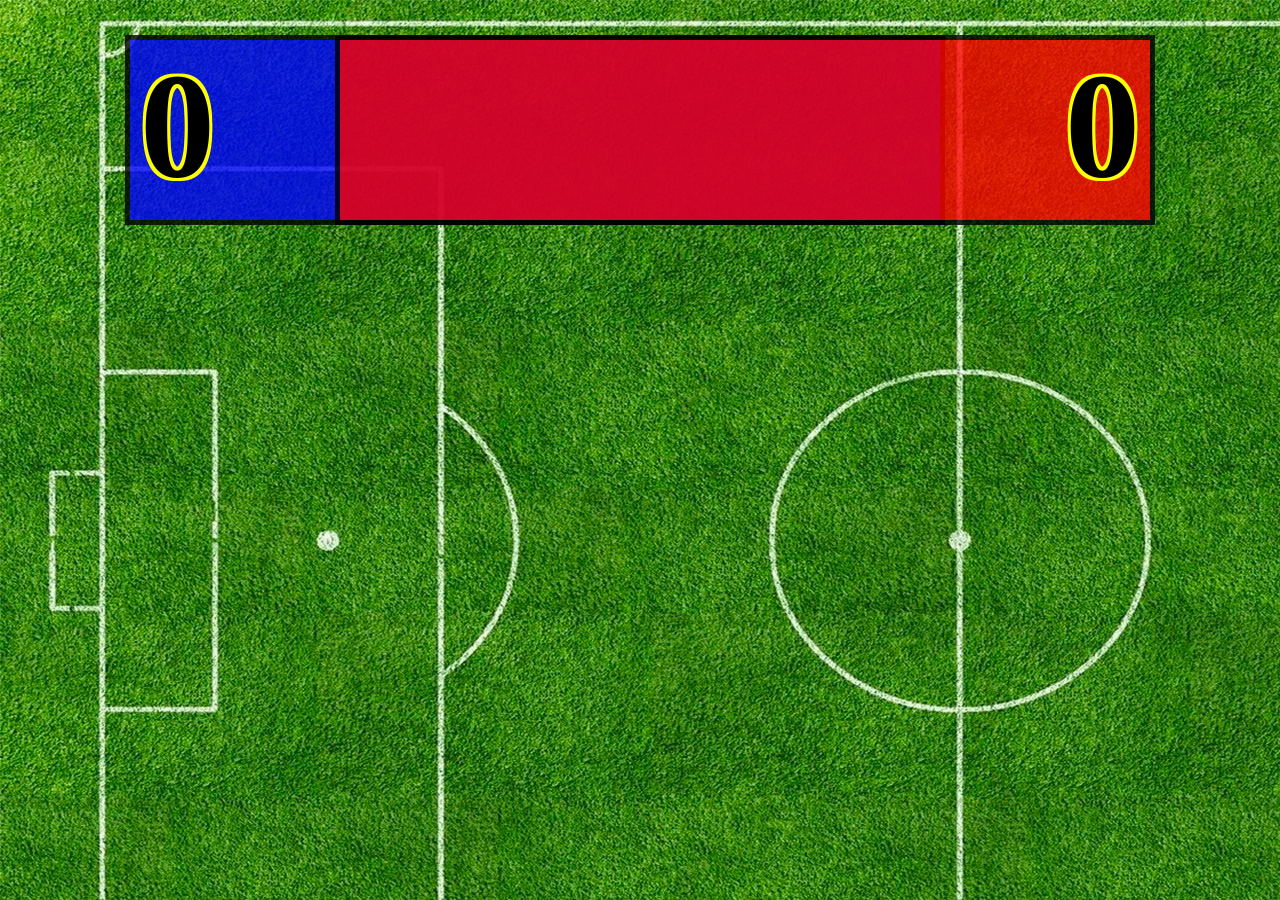
==== index.html @ 4452eec0 "First commit" ====
<!DOCTYPE html>
<html lang="en">
<head>
	<title>Biliardino</title>
    <meta charset="utf-8">

	<script src="js/paho-mqtt-min.js"     type="text/javascript"></script>
	<script src="js/jquery-3.3.1.min.js"  type="text/javascript"></script>
	<script src="js/main.js"              type="text/javascript"></script>	
	
	<link href="css/main.css" 		      type="text/css" rel="stylesheet">

	<script>
		$(document).ready(function() {
		});	
	</script>
</head>

<body>
	<!-- Video sullo sfondo -->
	<video autoplay muted loop id="videoclip" style="position: fixed; right: 0px; bottom: 0px; min-width: 100%; min-height: 100%;">
	  <source id="mp4video" type="video/mp4">
	</video>

	<div class="score_line" id="blue_score_line">
		
	</div>

	<div class="score_line" id="red_score_line">
		
	</div>

	<div class="score" id="blue_score">
		0
	</div>

	<div class="score" id="red_score">
		0
	</div>

	<div id="goal">
		<img src="images/goal.gif" width="500px">
		<audio id="audio_goal">
			<source src="audio/goal.mp3" type="audio/mpeg">
		</audio>
	</div>

</body>
</html>
---- css/main.css ----
body { 
	background-color: black;
	background-image: url("../images/soccer_field.jpg"); 
}


.score_line {
	position: absolute;
	top: 35px;
	width: 810px;
	height: 180px;
	opacity: 0.8;
	border-style: solid;
	border-width: 5px;
	border-color: black;
}

#blue_score_line {
	left: 125px;
	background-color: blue;
}

#red_score_line {
	right: 125px;
	background-color: red;
}

.score {
	position: absolute;
	top: 40px;
	color: black;
	font-size: 150px;
	font-family: verdana;
	font-weight: bold;
	text-shadow:
		-3px -3px 0 yellow,
		3px -3px 0 yellow,
		-3px 3px 0 yellow,
		3px 3px 0 yellow;
}

#blue_score {
	left: 140px;
}

#red_score {
	right: 140px;
}

#goal {
	position: absolute;
	top: 50px;
	left: 710px;
	display: none;
}
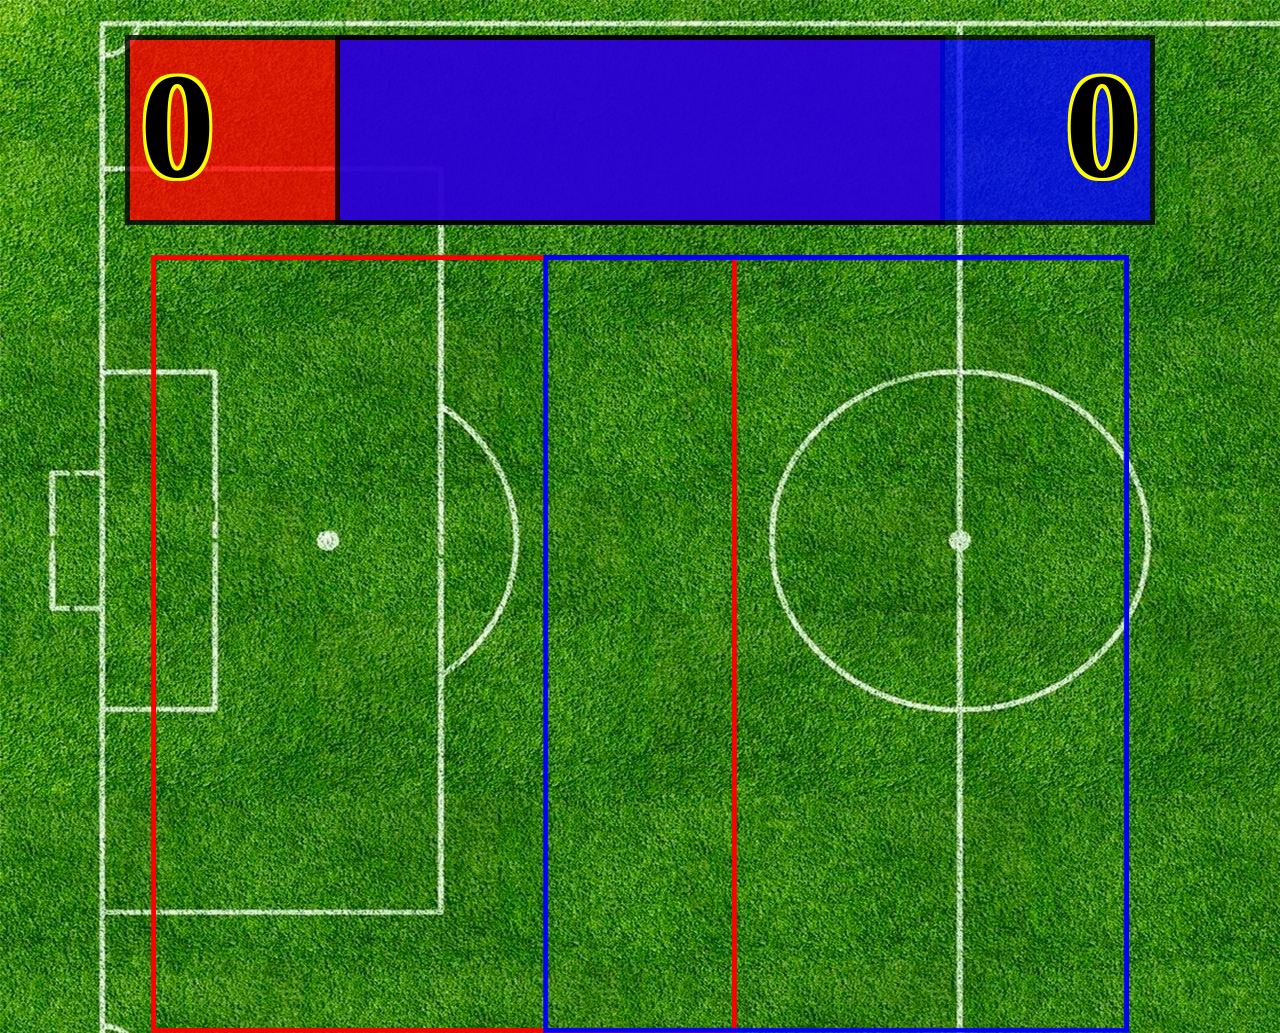
==== commit 9a2acf2c: "Diagramma a blocchi" ====
--- a/index.html
+++ b/index.html
@@ -17,26 +17,11 @@
 </head>
 
 <body>
-	<!-- Video sullo sfondo -->
-	<video autoplay muted loop id="videoclip" style="position: fixed; right: 0px; bottom: 0px; min-width: 100%; min-height: 100%;">
-	  <source id="mp4video" type="video/mp4">
-	</video>
+	<div class="score_line" id="red_score_line"></div>
+	<div class="score_line" id="blue_score_line"></div>
 
-	<div class="score_line" id="blue_score_line">
-		
-	</div>
-
-	<div class="score_line" id="red_score_line">
-		
-	</div>
-
-	<div class="score" id="blue_score">
-		0
-	</div>
-
-	<div class="score" id="red_score">
-		0
-	</div>
+	<div class="score" id="red_score">0</div>
+	<div class="score" id="blue_score">0</div>
 
 	<div id="goal">
 		<img src="images/goal.gif" width="500px">
@@ -45,5 +30,9 @@
 		</audio>
 	</div>
 
+	<iframe class="video_replay" id="video_replay_red" src="http://redcam.local:8001/stream.mjpg"></iframe>
+	<iframe class="video_replay" id="video_replay_blue" src="http://bluecam.local:8001/stream.mjpg"></iframe>
+
+
 </body>
 </html> 
--- a/css/main.css
+++ b/css/main.css
@@ -3,6 +3,25 @@
 	background-image: url("../images/soccer_field.jpg"); 
 }
 
+.video_replay {
+	position: absolute;
+	top: 400px;
+	width: 640px;
+	height: 480px;
+	transform: rotate(90deg) scale(1.2);
+	border-width: 4px;
+	border-style: solid;
+}
+
+#video_replay_red {
+	left: 120px;
+	border-color: red;
+}
+
+#video_replay_blue {
+	right: 120px;
+	border-color: blue;
+}
 
 .score_line {
 	position: absolute;
@@ -15,14 +34,14 @@
 	border-color: black;
 }
 
-#blue_score_line {
+#red_score_line {
 	left: 125px;
-	background-color: blue;
+	background-color: red;
 }
 
-#red_score_line {
+#blue_score_line {
 	right: 125px;
-	background-color: red;
+	background-color: blue;
 }
 
 .score {
@@ -39,13 +58,14 @@
 		3px 3px 0 yellow;
 }
 
-#blue_score {
+#red_score {
 	left: 140px;
 }
 
-#red_score {
+#blue_score {
 	right: 140px;
 }
+
 
 #goal {
 	position: absolute;
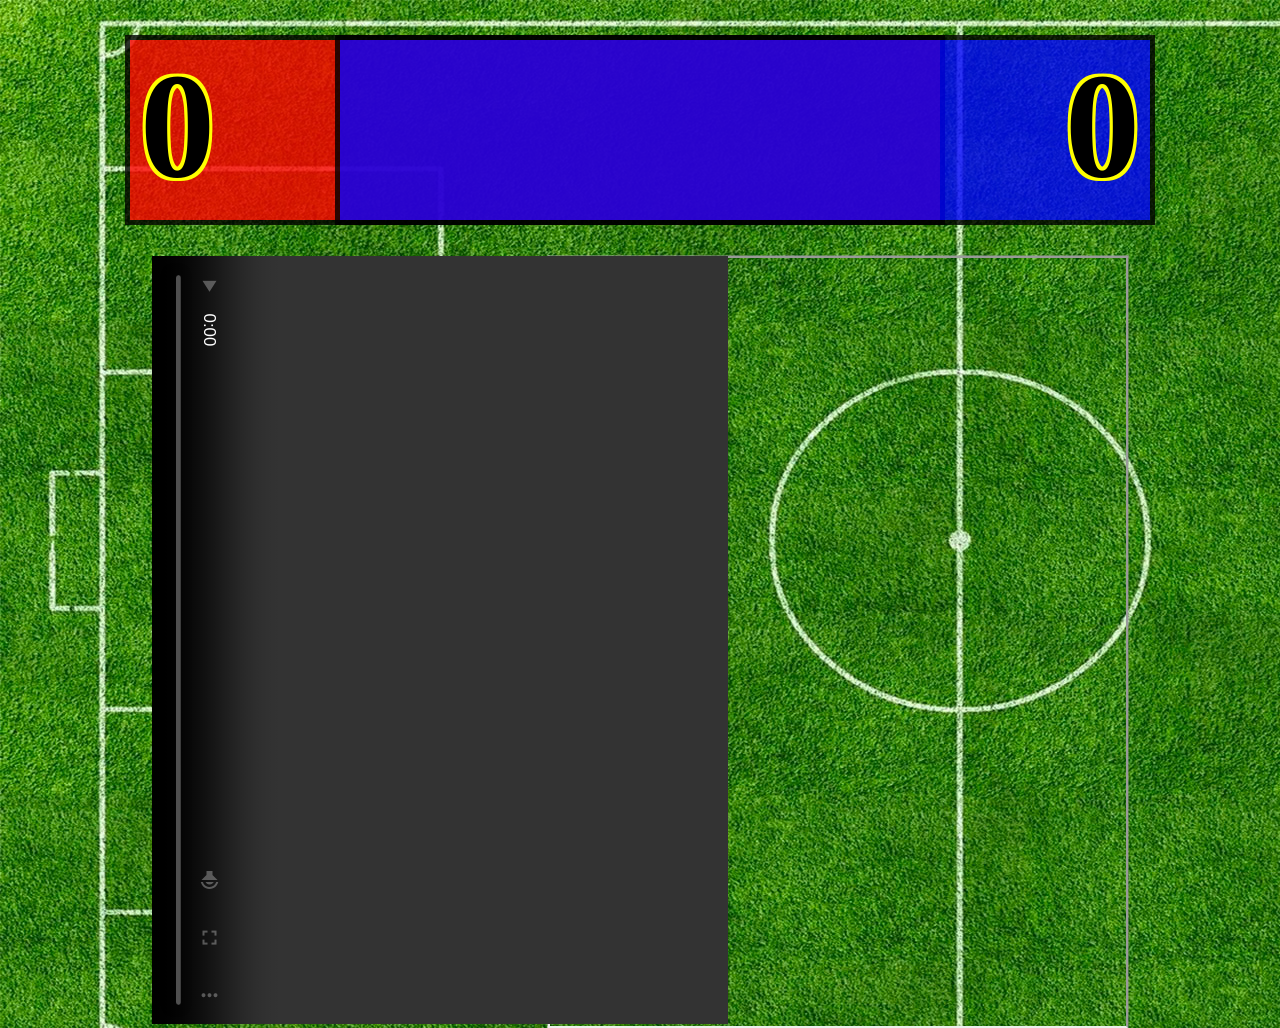
==== commit 4e816259: "Backup" ====
--- a/index.html
+++ b/index.html
@@ -3,17 +3,10 @@
 <head>
 	<title>Biliardino</title>
     <meta charset="utf-8">
-
 	<script src="js/paho-mqtt-min.js"     type="text/javascript"></script>
 	<script src="js/jquery-3.3.1.min.js"  type="text/javascript"></script>
 	<script src="js/main.js"              type="text/javascript"></script>	
-	
 	<link href="css/main.css" 		      type="text/css" rel="stylesheet">
-
-	<script>
-		$(document).ready(function() {
-		});	
-	</script>
 </head>
 
 <body>
@@ -23,16 +16,20 @@
 	<div class="score" id="red_score">0</div>
 	<div class="score" id="blue_score">0</div>
 
+
+	<!--<iframe class="video_replay" id="video_replay_red" src="http://redcam.local:8001/stream.mjpg"></iframe>-->
+	<iframe class="video_replay" id="video_replay_blue" src="http://bluecam.local:8001/stream.mjpg"></iframe>
+	
+	
+	<video class="video_replay" id="video_replay_red" controls autoplay loop>
+	  <source type="video/mp4"/>
+	</video>	
+
 	<div id="goal">
-		<img src="images/goal.gif" width="500px">
+		<img src="images/goal.gif" width="600px">
 		<audio id="audio_goal">
 			<source src="audio/goal.mp3" type="audio/mpeg">
 		</audio>
 	</div>
-
-	<iframe class="video_replay" id="video_replay_red" src="http://redcam.local:8001/stream.mjpg"></iframe>
-	<iframe class="video_replay" id="video_replay_blue" src="http://bluecam.local:8001/stream.mjpg"></iframe>
-
-
 </body>
 </html> 
--- a/css/main.css
+++ b/css/main.css
@@ -9,18 +9,18 @@
 	width: 640px;
 	height: 480px;
 	transform: rotate(90deg) scale(1.2);
-	border-width: 4px;
-	border-style: solid;
+	/* border-width: 4px;
+	border-style: solid; */
 }
 
 #video_replay_red {
 	left: 120px;
-	border-color: red;
+	/* border-color: red; */
 }
 
 #video_replay_blue {
 	right: 120px;
-	border-color: blue;
+	/* border-color: blue; */
 }
 
 .score_line {
@@ -69,7 +69,7 @@
 
 #goal {
 	position: absolute;
-	top: 50px;
-	left: 710px;
+	top: 380px;
+	left: 670px;
 	display: none;
 }
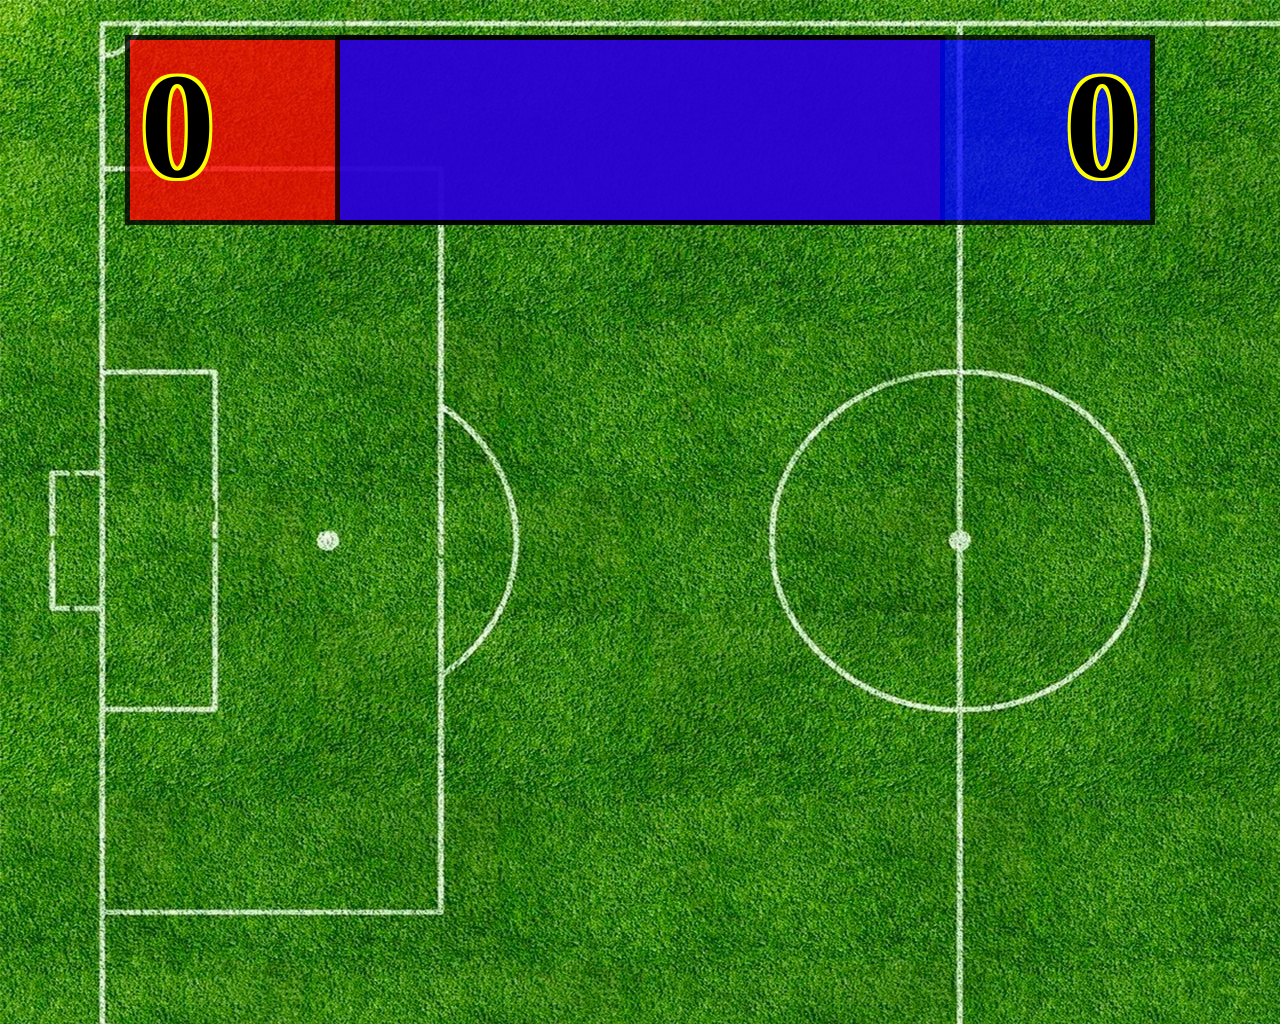
==== commit ef8b8ac5: "Replay quasi funzionante" ====
--- a/index.html
+++ b/index.html
@@ -16,12 +16,11 @@
 	<div class="score" id="red_score">0</div>
 	<div class="score" id="blue_score">0</div>
 
+	<video class="video_replay" id="video_replay_red" autoplay loop>
+	  <source type="video/mp4"/>
+	</video>	
 
-	<!--<iframe class="video_replay" id="video_replay_red" src="http://redcam.local:8001/stream.mjpg"></iframe>-->
-	<iframe class="video_replay" id="video_replay_blue" src="http://bluecam.local:8001/stream.mjpg"></iframe>
-	
-	
-	<video class="video_replay" id="video_replay_red" controls autoplay loop>
+	<video class="video_replay" id="video_replay_blue" autoplay loop>
 	  <source type="video/mp4"/>
 	</video>	
 
--- a/css/main.css
+++ b/css/main.css
@@ -1,6 +1,23 @@
 body { 
 	background-color: black;
-	background-image: url("../images/soccer_field.jpg"); 
+	background-image: url("../images/tabellone.jpg"); 
+}
+
+#tabellone {
+	position: absolute;
+	top: 0px;
+	left: 0px;
+	width: 1920px;
+	height: 1080px;
+}
+
+#setup {
+	position: absolute;
+	top: 0px;
+	left: 0px;
+	width: 1920px;
+	height: 1080px;
+	display: none;
 }
 
 .video_replay {
@@ -22,6 +39,27 @@
 	right: 120px;
 	/* border-color: blue; */
 }
+
+.video_stream {
+	position: absolute;
+	top: 400px;
+	width: 640px;
+	height: 480px;
+	transform: rotate(90deg) scale(1.2);
+	/* border-width: 4px;
+	border-style: solid; */
+}
+
+#video_stream_red {
+	left: 120px;
+	/* border-color: red; */
+}
+
+#video_stream_blue {
+	right: 120px;
+	/* border-color: blue; */
+}
+
 
 .score_line {
 	position: absolute;
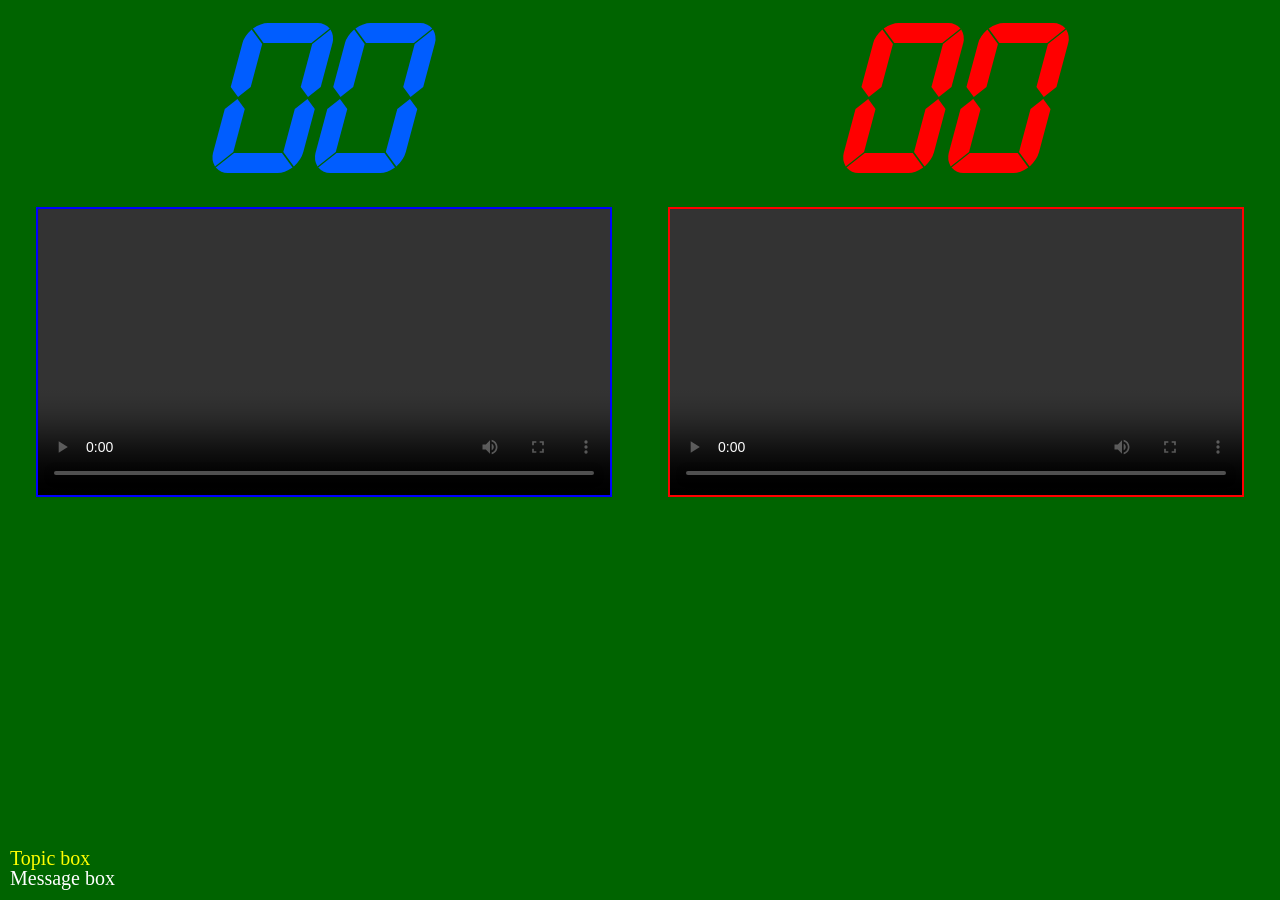
==== commit eeff6bab: "first commit" ====
--- a/index.html
+++ b/index.html
@@ -1,34 +1,71 @@
 <!DOCTYPE html>
 <html lang="en">
 <head>
-	<title>Biliardino</title>
+	
+	<title>Table Soccer Scores</title>
     <meta charset="utf-8">
 	<script src="js/paho-mqtt-min.js"     type="text/javascript"></script>
 	<script src="js/jquery-3.3.1.min.js"  type="text/javascript"></script>
 	<script src="js/main.js"              type="text/javascript"></script>	
-	<link href="css/main.css" 		      type="text/css" rel="stylesheet">
+
+	<script type="text/javascript" src="js/segment-display.js"></script>
+	<link  href="css/main.css" 		      type="text/css" rel="stylesheet">
+	
+	<script type="text/javascript">
+		var blue_score = new SegmentDisplay("blue_score");
+		blue_score.pattern         = "##";
+		blue_score.displayAngle    = 15;
+		blue_score.digitHeight     = 30;
+		blue_score.digitWidth      = 18;
+		blue_score.digitDistance   = 2.5;
+		blue_score.segmentWidth    = 4;
+		blue_score.segmentDistance = 0.3;
+		blue_score.segmentCount    = 7;
+		blue_score.cornerType      = 3;
+		blue_score.colorOn         = "#005dff";
+		blue_score.colorOff        = "transparent";
+		blue_score.draw();
+
+		var red_score = new SegmentDisplay("red_score");
+		red_score.pattern         = "##";
+		red_score.displayAngle    = 15;
+		red_score.digitHeight     = 30;
+		red_score.digitWidth      = 18;
+		red_score.digitDistance   = 3;
+		red_score.segmentWidth    = 4;
+		red_score.segmentDistance = 0.3;
+		red_score.segmentCount    = 7;
+		red_score.cornerType      = 3;
+		red_score.colorOn         = "#ff0000";
+		red_score.colorOff        = "transparent";
+		red_score.draw();
+</script>
 </head>
 
 <body>
-	<div class="score_line" id="red_score_line"></div>
-	<div class="score_line" id="blue_score_line"></div>
+	<div id="score_flex">
+		<div>
+			<canvas id="blue_score"></canvas>
+		</div>
+		<div>
+			<canvas id="red_score"></canvas>
+		</div>
+	</div>	
 
-	<div class="score" id="red_score">0</div>
-	<div class="score" id="blue_score">0</div>
-
-	<video class="video_replay" id="video_replay_red" autoplay loop>
-	  <source type="video/mp4"/>
-	</video>	
-
-	<video class="video_replay" id="video_replay_blue" autoplay loop>
-	  <source type="video/mp4"/>
-	</video>	
-
-	<div id="goal">
-		<img src="images/goal.gif" width="600px">
-		<audio id="audio_goal">
-			<source src="audio/goal.mp3" type="audio/mpeg">
-		</audio>
+	<div id="video_flex">
+		<div>
+			<video id="video_replay_blue" autoplay="true" controls>
+				<source type="video/mp4"/>
+			</video>	
+		</div>
+		<div>
+			<video id="video_replay_red" autoplay="true" controls>
+				<source type="video/mp4"/>
+			</video>	
+		</div>
 	</div>
+ 
+	<div id="topic_box">Topic box</div>
+	<div id="message_box">Message box</div>
 </body>
 </html> 
--- a/css/main.css
+++ b/css/main.css
@@ -1,113 +1,51 @@
 body { 
-	background-color: black;
-	background-image: url("../images/tabellone.jpg"); 
+	background-color: darkgreen;
 }
 
-#tabellone {
-	position: absolute;
-	top: 0px;
-	left: 0px;
-	width: 1920px;
-	height: 1080px;
+#score_flex {
+	width: 100%;
+	display: flex;
 }
 
-#setup {
-	position: absolute;
-	top: 0px;
-	left: 0px;
-	width: 1920px;
-	height: 1080px;
-	display: none;
+#score_flex div {
+	flex: 1;
+	margin: 15px;
+	text-align: center;
 }
 
-.video_replay {
-	position: absolute;
-	top: 400px;
-	width: 640px;
-	height: 480px;
-	transform: rotate(90deg) scale(1.2);
-	/* border-width: 4px;
-	border-style: solid; */
+#video_flex {
+	width: 100%;
+	display: flex;
+}
+
+#video_flex div {
+	flex: 1;
+	margin: 15px;
+	text-align: center;
+}
+
+#video_replay_blue {
+	width: 95%;
+	border: 2px solid blue;
 }
 
 #video_replay_red {
-	left: 120px;
-	/* border-color: red; */
+	width: 95%;
+	border: 2px solid red; 
 }
 
-#video_replay_blue {
-	right: 120px;
-	/* border-color: blue; */
+#topic_box {
+	color:yellow;
+	font-size: 20px;
+	position: absolute;
+	left: 10px;
+	bottom: 30px;
 }
 
-.video_stream {
+#message_box {
+	color:white;
+	font-size: 20px;
 	position: absolute;
-	top: 400px;
-	width: 640px;
-	height: 480px;
-	transform: rotate(90deg) scale(1.2);
-	/* border-width: 4px;
-	border-style: solid; */
+	left: 10px;
+	bottom: 10px;
 }
-
-#video_stream_red {
-	left: 120px;
-	/* border-color: red; */
-}
-
-#video_stream_blue {
-	right: 120px;
-	/* border-color: blue; */
-}
-
-
-.score_line {
-	position: absolute;
-	top: 35px;
-	width: 810px;
-	height: 180px;
-	opacity: 0.8;
-	border-style: solid;
-	border-width: 5px;
-	border-color: black;
-}
-
-#red_score_line {
-	left: 125px;
-	background-color: red;
-}
-
-#blue_score_line {
-	right: 125px;
-	background-color: blue;
-}
-
-.score {
-	position: absolute;
-	top: 40px;
-	color: black;
-	font-size: 150px;
-	font-family: verdana;
-	font-weight: bold;
-	text-shadow:
-		-3px -3px 0 yellow,
-		3px -3px 0 yellow,
-		-3px 3px 0 yellow,
-		3px 3px 0 yellow;
-}
-
-#red_score {
-	left: 140px;
-}
-
-#blue_score {
-	right: 140px;
-}
-
-
-#goal {
-	position: absolute;
-	top: 380px;
-	left: 670px;
-	display: none;
-}
